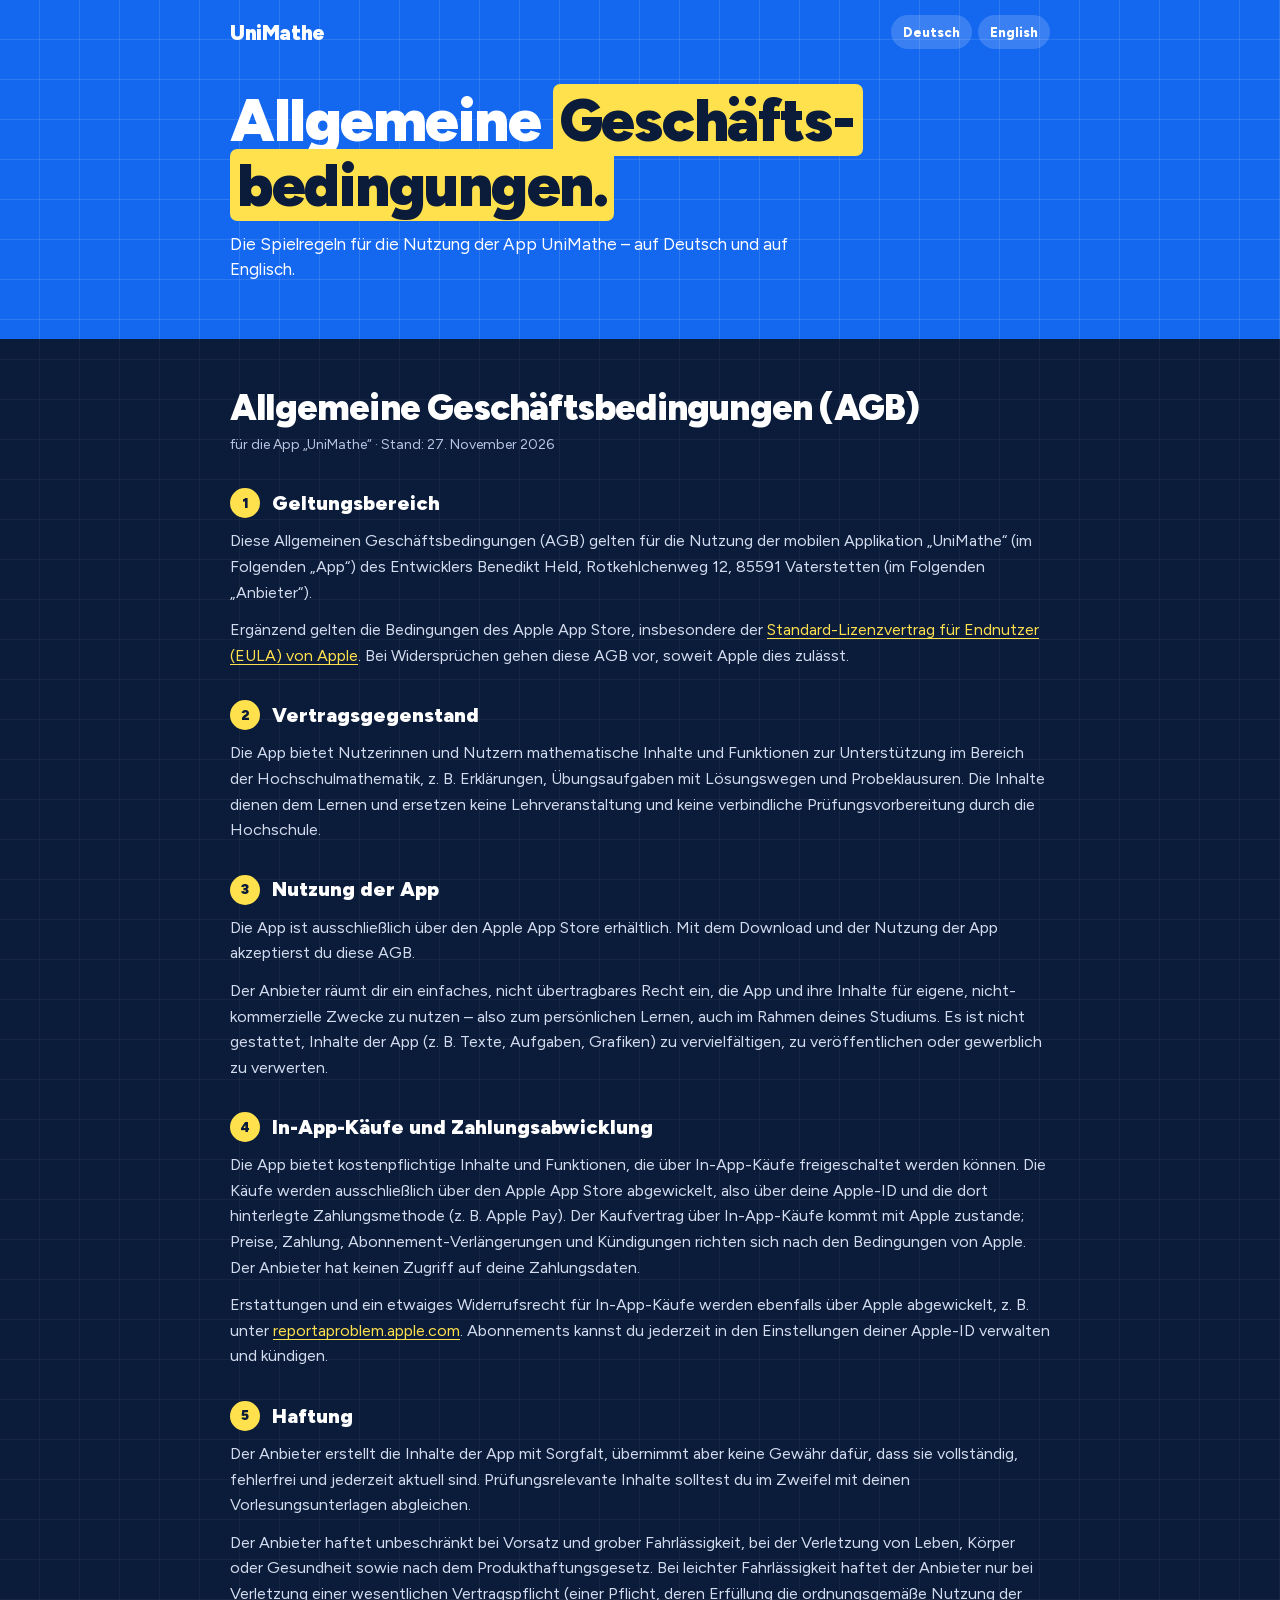
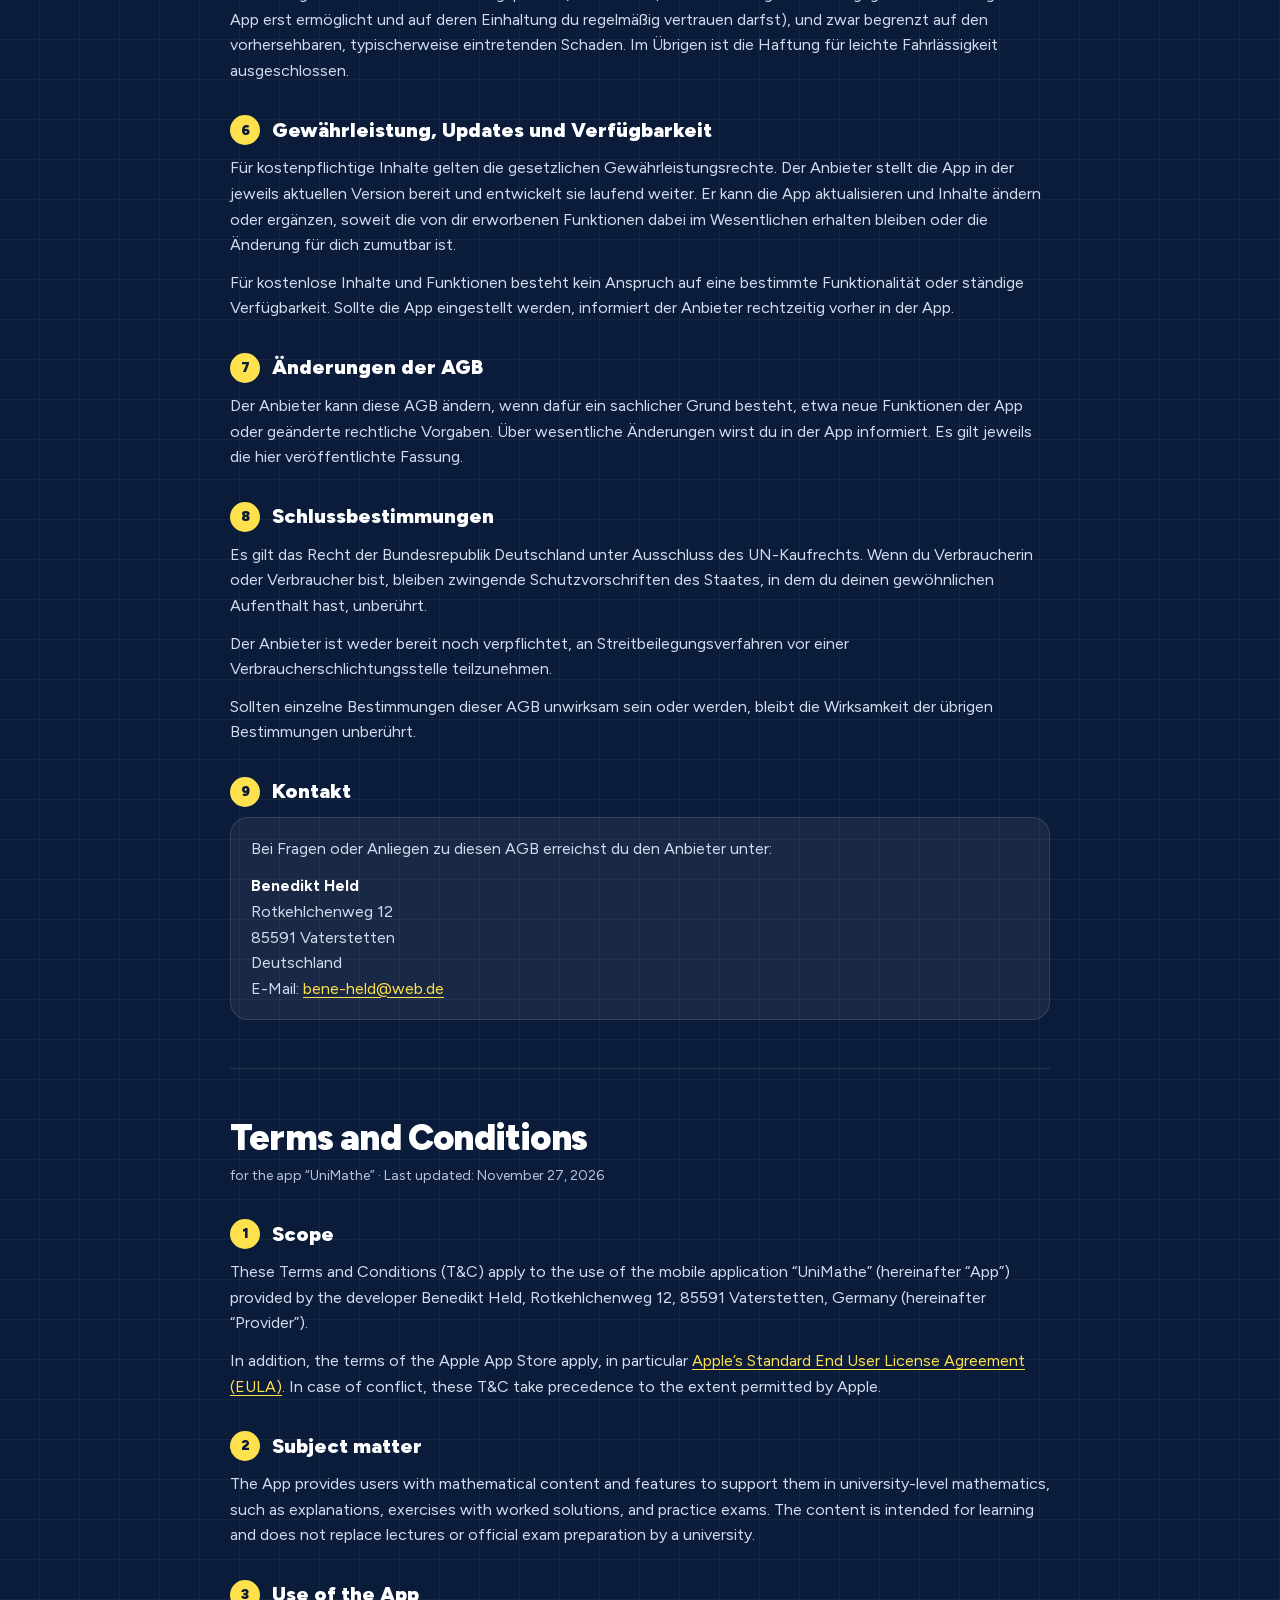
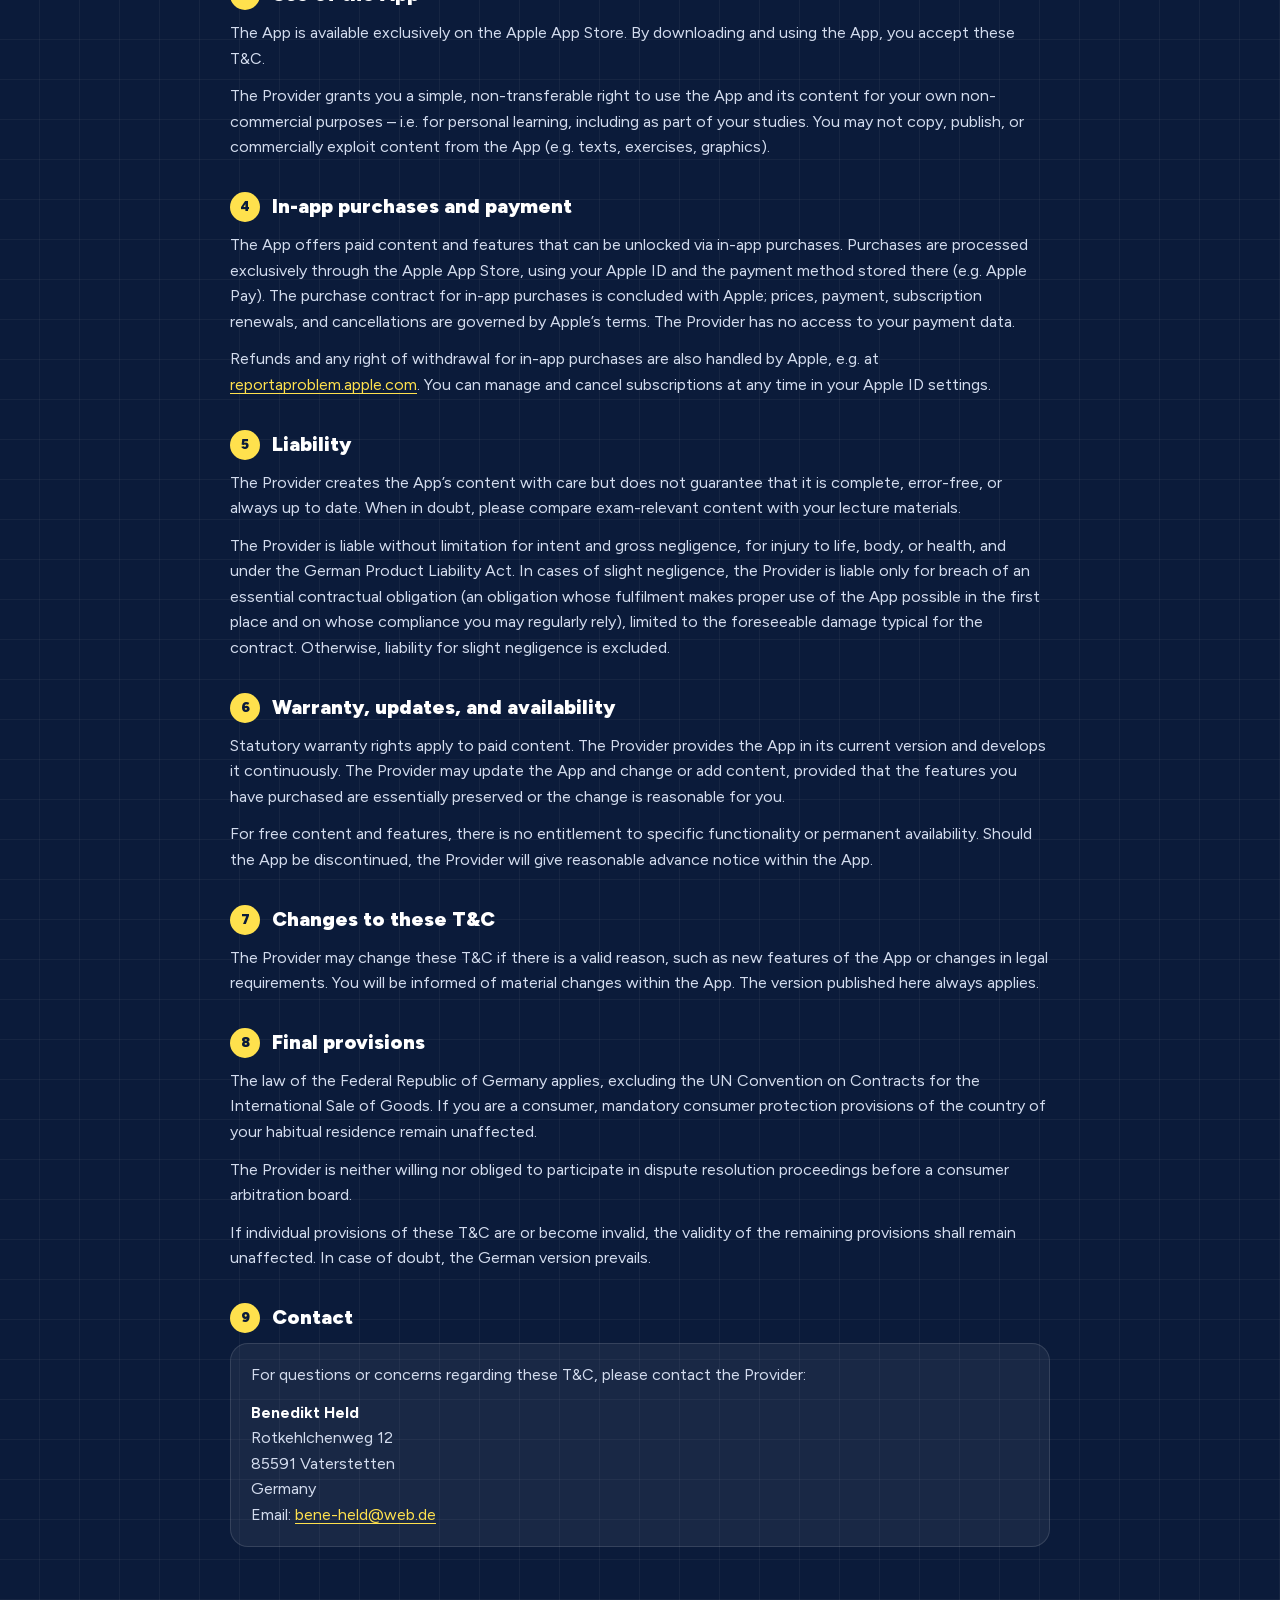
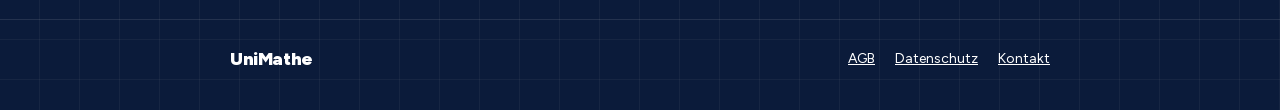
==== agb/index.html @ 9b70f310 "Datenschutzerklärung und AGB (DE/EN) - /datenschutz: Datenschutzerklärung für App und Website (Hosti" ====
<!DOCTYPE html>
<html lang="de">
<head>
<meta charset="utf-8">
<meta name="viewport" content="width=device-width, initial-scale=1, viewport-fit=cover">
<title>AGB – UniMathe</title>
<meta name="description" content="Allgemeine Geschäftsbedingungen für die App UniMathe. Terms and Conditions for the UniMathe app.">
<meta name="theme-color" content="#1468F0">
<link rel="icon" href="/assets/img/favicon.png" type="image/png">
<link rel="apple-touch-icon" href="/assets/img/apple-touch-icon.png">
<link rel="preload" href="/assets/fonts/figtree-latin.woff2" as="font" type="font/woff2" crossorigin>
<link rel="stylesheet" href="/assets/css/site.css">
<link rel="stylesheet" href="/assets/css/legal.css">
</head>
<body class="um-navy">

<section class="um-blue legal-hero">
  <header class="legal-header">
    <a href="/" class="legal-logo">UniMathe</a>
    <nav class="legal-lang" aria-label="Sprache / Language">
      <a href="#de" hreflang="de">Deutsch</a>
      <a href="#en" hreflang="en">English</a>
    </nav>
  </header>
  <div class="legal-intro">
    <h1>Allgemeine <span class="legal-mark">Geschäfts&shy;bedingungen.</span></h1>
    <p>Die Spielregeln für die Nutzung der App UniMathe – auf Deutsch und auf Englisch.</p>
  </div>
</section>

<main class="legal-main">

  <!-- ===================== DEUTSCH ===================== -->
  <article class="legal-doc" id="de" lang="de">
    <h2>Allgemeine Geschäftsbedingungen (AGB)</h2>
    <p class="legal-date">für die App „UniMathe“ · Stand: 27. November 2026</p>

    <h3><span class="legal-num">1</span>Geltungsbereich</h3>
    <p>Diese Allgemeinen Geschäftsbedingungen (AGB) gelten für die Nutzung der mobilen Applikation „UniMathe“ (im Folgenden „App“) des Entwicklers Benedikt Held, Rotkehlchenweg 12, 85591 Vaterstetten (im Folgenden „Anbieter“).</p>
    <p>Ergänzend gelten die Bedingungen des Apple App Store, insbesondere der <a href="https://www.apple.com/legal/internet-services/itunes/dev/stdeula/" rel="noopener">Standard-Lizenzvertrag für Endnutzer (EULA) von Apple</a>. Bei Widersprüchen gehen diese AGB vor, soweit Apple dies zulässt.</p>

    <h3><span class="legal-num">2</span>Vertragsgegenstand</h3>
    <p>Die App bietet Nutzerinnen und Nutzern mathematische Inhalte und Funktionen zur Unterstützung im Bereich der Hochschulmathematik, z. B. Erklärungen, Übungsaufgaben mit Lösungswegen und Probeklausuren. Die Inhalte dienen dem Lernen und ersetzen keine Lehrveranstaltung und keine verbindliche Prüfungsvorbereitung durch die Hochschule.</p>

    <h3><span class="legal-num">3</span>Nutzung der App</h3>
    <p>Die App ist ausschließlich über den Apple App Store erhältlich. Mit dem Download und der Nutzung der App akzeptierst du diese AGB.</p>
    <p>Der Anbieter räumt dir ein einfaches, nicht übertragbares Recht ein, die App und ihre Inhalte für eigene, nicht-kommerzielle Zwecke zu nutzen – also zum persönlichen Lernen, auch im Rahmen deines Studiums. Es ist nicht gestattet, Inhalte der App (z. B. Texte, Aufgaben, Grafiken) zu vervielfältigen, zu veröffentlichen oder gewerblich zu verwerten.</p>

    <h3><span class="legal-num">4</span>In-App-Käufe und Zahlungsabwicklung</h3>
    <p>Die App bietet kostenpflichtige Inhalte und Funktionen, die über In-App-Käufe freigeschaltet werden können. Die Käufe werden ausschließlich über den Apple App Store abgewickelt, also über deine Apple-ID und die dort hinterlegte Zahlungsmethode (z. B. Apple Pay). Der Kaufvertrag über In-App-Käufe kommt mit Apple zustande; Preise, Zahlung, Abonnement-Verlängerungen und Kündigungen richten sich nach den Bedingungen von Apple. Der Anbieter hat keinen Zugriff auf deine Zahlungsdaten.</p>
    <p>Erstattungen und ein etwaiges Widerrufsrecht für In-App-Käufe werden ebenfalls über Apple abgewickelt, z. B. unter <a href="https://reportaproblem.apple.com" rel="noopener">reportaproblem.apple.com</a>. Abonnements kannst du jederzeit in den Einstellungen deiner Apple-ID verwalten und kündigen.</p>

    <h3><span class="legal-num">5</span>Haftung</h3>
    <p>Der Anbieter erstellt die Inhalte der App mit Sorgfalt, übernimmt aber keine Gewähr dafür, dass sie vollständig, fehlerfrei und jederzeit aktuell sind. Prüfungsrelevante Inhalte solltest du im Zweifel mit deinen Vorlesungsunterlagen abgleichen.</p>
    <p>Der Anbieter haftet unbeschränkt bei Vorsatz und grober Fahrlässigkeit, bei der Verletzung von Leben, Körper oder Gesundheit sowie nach dem Produkthaftungsgesetz. Bei leichter Fahrlässigkeit haftet der Anbieter nur bei Verletzung einer wesentlichen Vertragspflicht (einer Pflicht, deren Erfüllung die ordnungsgemäße Nutzung der App erst ermöglicht und auf deren Einhaltung du regelmäßig vertrauen darfst), und zwar begrenzt auf den vorhersehbaren, typischerweise eintretenden Schaden. Im Übrigen ist die Haftung für leichte Fahrlässigkeit ausgeschlossen.</p>

    <h3><span class="legal-num">6</span>Gewährleistung, Updates und Verfügbarkeit</h3>
    <p>Für kostenpflichtige Inhalte gelten die gesetzlichen Gewährleistungsrechte. Der Anbieter stellt die App in der jeweils aktuellen Version bereit und entwickelt sie laufend weiter. Er kann die App aktualisieren und Inhalte ändern oder ergänzen, soweit die von dir erworbenen Funktionen dabei im Wesentlichen erhalten bleiben oder die Änderung für dich zumutbar ist.</p>
    <p>Für kostenlose Inhalte und Funktionen besteht kein Anspruch auf eine bestimmte Funktionalität oder ständige Verfügbarkeit. Sollte die App eingestellt werden, informiert der Anbieter rechtzeitig vorher in der App.</p>

    <h3><span class="legal-num">7</span>Änderungen der AGB</h3>
    <p>Der Anbieter kann diese AGB ändern, wenn dafür ein sachlicher Grund besteht, etwa neue Funktionen der App oder geänderte rechtliche Vorgaben. Über wesentliche Änderungen wirst du in der App informiert. Es gilt jeweils die hier veröffentlichte Fassung.</p>

    <h3><span class="legal-num">8</span>Schlussbestimmungen</h3>
    <p>Es gilt das Recht der Bundesrepublik Deutschland unter Ausschluss des UN-Kaufrechts. Wenn du Verbraucherin oder Verbraucher bist, bleiben zwingende Schutzvorschriften des Staates, in dem du deinen gewöhnlichen Aufenthalt hast, unberührt.</p>
    <p>Der Anbieter ist weder bereit noch verpflichtet, an Streitbeilegungsverfahren vor einer Verbraucherschlichtungsstelle teilzunehmen.</p>
    <p>Sollten einzelne Bestimmungen dieser AGB unwirksam sein oder werden, bleibt die Wirksamkeit der übrigen Bestimmungen unberührt.</p>

    <h3><span class="legal-num">9</span>Kontakt</h3>
    <div class="legal-card">
      <p>Bei Fragen oder Anliegen zu diesen AGB erreichst du den Anbieter unter:</p>
      <p><strong>Benedikt Held</strong><br>Rotkehlchenweg 12<br>85591 Vaterstetten<br>Deutschland<br>E-Mail: <a href="mailto:bene-held@web.de">bene-held@web.de</a></p>
    </div>
  </article>

  <hr class="legal-sep">

  <!-- ===================== ENGLISH ===================== -->
  <article class="legal-doc" id="en" lang="en">
    <h2>Terms and Conditions</h2>
    <p class="legal-date">for the app “UniMathe” · Last updated: November 27, 2026</p>

    <h3><span class="legal-num">1</span>Scope</h3>
    <p>These Terms and Conditions (T&amp;C) apply to the use of the mobile application “UniMathe” (hereinafter “App”) provided by the developer Benedikt Held, Rotkehlchenweg 12, 85591 Vaterstetten, Germany (hereinafter “Provider”).</p>
    <p>In addition, the terms of the Apple App Store apply, in particular <a href="https://www.apple.com/legal/internet-services/itunes/dev/stdeula/" rel="noopener">Apple’s Standard End User License Agreement (EULA)</a>. In case of conflict, these T&amp;C take precedence to the extent permitted by Apple.</p>

    <h3><span class="legal-num">2</span>Subject matter</h3>
    <p>The App provides users with mathematical content and features to support them in university-level mathematics, such as explanations, exercises with worked solutions, and practice exams. The content is intended for learning and does not replace lectures or official exam preparation by a university.</p>

    <h3><span class="legal-num">3</span>Use of the App</h3>
    <p>The App is available exclusively on the Apple App Store. By downloading and using the App, you accept these T&amp;C.</p>
    <p>The Provider grants you a simple, non-transferable right to use the App and its content for your own non-commercial purposes – i.e. for personal learning, including as part of your studies. You may not copy, publish, or commercially exploit content from the App (e.g. texts, exercises, graphics).</p>

    <h3><span class="legal-num">4</span>In-app purchases and payment</h3>
    <p>The App offers paid content and features that can be unlocked via in-app purchases. Purchases are processed exclusively through the Apple App Store, using your Apple ID and the payment method stored there (e.g. Apple Pay). The purchase contract for in-app purchases is concluded with Apple; prices, payment, subscription renewals, and cancellations are governed by Apple’s terms. The Provider has no access to your payment data.</p>
    <p>Refunds and any right of withdrawal for in-app purchases are also handled by Apple, e.g. at <a href="https://reportaproblem.apple.com" rel="noopener">reportaproblem.apple.com</a>. You can manage and cancel subscriptions at any time in your Apple ID settings.</p>

    <h3><span class="legal-num">5</span>Liability</h3>
    <p>The Provider creates the App’s content with care but does not guarantee that it is complete, error-free, or always up to date. When in doubt, please compare exam-relevant content with your lecture materials.</p>
    <p>The Provider is liable without limitation for intent and gross negligence, for injury to life, body, or health, and under the German Product Liability Act. In cases of slight negligence, the Provider is liable only for breach of an essential contractual obligation (an obligation whose fulfilment makes proper use of the App possible in the first place and on whose compliance you may regularly rely), limited to the foreseeable damage typical for the contract. Otherwise, liability for slight negligence is excluded.</p>

    <h3><span class="legal-num">6</span>Warranty, updates, and availability</h3>
    <p>Statutory warranty rights apply to paid content. The Provider provides the App in its current version and develops it continuously. The Provider may update the App and change or add content, provided that the features you have purchased are essentially preserved or the change is reasonable for you.</p>
    <p>For free content and features, there is no entitlement to specific functionality or permanent availability. Should the App be discontinued, the Provider will give reasonable advance notice within the App.</p>

    <h3><span class="legal-num">7</span>Changes to these T&amp;C</h3>
    <p>The Provider may change these T&amp;C if there is a valid reason, such as new features of the App or changes in legal requirements. You will be informed of material changes within the App. The version published here always applies.</p>

    <h3><span class="legal-num">8</span>Final provisions</h3>
    <p>The law of the Federal Republic of Germany applies, excluding the UN Convention on Contracts for the International Sale of Goods. If you are a consumer, mandatory consumer protection provisions of the country of your habitual residence remain unaffected.</p>
    <p>The Provider is neither willing nor obliged to participate in dispute resolution proceedings before a consumer arbitration board.</p>
    <p>If individual provisions of these T&amp;C are or become invalid, the validity of the remaining provisions shall remain unaffected. In case of doubt, the German version prevails.</p>

    <h3><span class="legal-num">9</span>Contact</h3>
    <div class="legal-card">
      <p>For questions or concerns regarding these T&amp;C, please contact the Provider:</p>
      <p><strong>Benedikt Held</strong><br>Rotkehlchenweg 12<br>85591 Vaterstetten<br>Germany<br>Email: <a href="mailto:bene-held@web.de">bene-held@web.de</a></p>
    </div>
  </article>

</main>

<footer class="legal-footer">
  <div>
    <a href="/" class="legal-logo" style="font-size: 18px">UniMathe</a>
    <nav aria-label="Rechtliches">
      <a href="/agb">AGB</a>
      <a href="/datenschutz">Datenschutz</a>
      <a href="mailto:bene-held@web.de">Kontakt</a>
    </nav>
  </div>
</footer>

</body>
</html>
---- assets/css/site.css ----
/* UniMathe – gemeinsame Styles für / und /go */

@font-face {
  font-family: 'Figtree';
  font-style: normal;
  font-weight: 400 900;
  font-display: swap;
  src: url("/assets/fonts/figtree-latin.woff2") format('woff2');
  unicode-range: U+0000-00FF, U+0131, U+0152-0153, U+02BB-02BC, U+02C6, U+02DA, U+02DC, U+0304, U+0308, U+0329, U+2000-206F, U+20AC, U+2122, U+2191, U+2193, U+2212, U+2215, U+FEFF, U+FFFD;
}
@font-face {
  font-family: 'Noto Serif';
  font-style: italic;
  font-weight: 500;
  font-display: swap;
  src: url("/assets/fonts/noto-serif-italic-latin.woff2") format('woff2');
  unicode-range: U+0000-00FF, U+0131, U+0152-0153, U+02BB-02BC, U+02C6, U+02DA, U+02DC, U+0304, U+0308, U+0329, U+2000-206F, U+20AC, U+2122, U+2191, U+2193, U+2212, U+2215, U+FEFF, U+FFFD;
}

*, *::before, *::after { box-sizing: border-box; }
html { -webkit-text-size-adjust: 100%; text-size-adjust: 100%; scroll-behavior: smooth; }
html, body { overflow-x: hidden; overflow-x: clip; }
body { margin: 0; background: #0B1B3A; color: #FFFFFF; font-family: Figtree, system-ui, -apple-system, sans-serif; -webkit-font-smoothing: antialiased; }
img, svg { max-width: none; }
a { color: #FFFFFF; }
a:hover { color: #FFE14D; }
a:focus-visible { outline: 3px solid #FFE14D; outline-offset: 3px; border-radius: 6px; }

/* Raster-Hintergründe aus dem Entwurf */
.um-blue {
  background-color: #1468F0;
  background-image: linear-gradient(rgba(255,255,255,.11) 1px, transparent 1px), linear-gradient(90deg, rgba(255,255,255,.11) 1px, transparent 1px);
  background-size: 40px 40px;
  background-position: -1px -1px;
}
.um-navy {
  background-color: #0B1B3A;
  background-image: linear-gradient(rgba(255,255,255,.045) 1px, transparent 1px), linear-gradient(90deg, rgba(255,255,255,.045) 1px, transparent 1px);
  background-size: 40px 40px;
  background-position: -1px -1px;
}

/* Gelbe Buttons: Hover/Active wie ein echter Knopf */
a[href^="/go"][style*="#FFE14D"] { transition: transform .12s ease, box-shadow .12s ease; }
a[href^="/go"][style*="#FFE14D"]:hover { color: #0B1B3A; transform: translateY(-1px); }
a[href^="/go"][style*="#FFE14D"]:active { transform: translateY(4px); box-shadow: 0 1px 0 #0B1B3A !important; }

.help-link {
  display: inline-block;
  font-size: 13px;
  font-weight: 600;
  color: #FFFFFF;
  opacity: .85;
  text-decoration: underline;
  text-underline-offset: 3px;
}
.help-link:hover { opacity: 1; }

/* Layout-Umschaltung: Mobile-Entwurf bis 759px, Desktop-Entwurf ab 760px */
.layout-mobile { display: none !important; }
@media (max-width: 759px) {
  .layout-desktop { display: none !important; }
  .layout-mobile { display: flex !important; }
}

/* Skalierbare Illustrationen (Mobile): feste Entwurfsgröße, per JS auf die verfügbare Breite skaliert */
.scene { --s: 1; }
.scene-inner {
  position: absolute;
  left: 50%;
  top: 0;
  transform: translateX(-50%) scale(var(--s));
  transform-origin: top center;
}

/* Desktop: zu lange Überschriften auf mittleren Breiten abfangen */
@media (min-width: 760px) and (max-width: 1100px) {
  .layout-desktop h1 { font-size: clamp(48px, 6.4vw, 70px) !important; letter-spacing: -1.6px !important; }
  .layout-desktop h2 { font-size: clamp(40px, 5.4vw, 60px) !important; }
}
.layout h1, .layout h2, .layout h3 { overflow-wrap: break-word; hyphens: manual; }

/* Sticky-CTA (nur Mobile) */
.sticky-cta {
  position: fixed;
  left: 0; right: 0; bottom: 0;
  z-index: 50;
  padding: 12px 16px calc(18px + env(safe-area-inset-bottom, 0px));
  display: none;
  align-items: center;
  gap: 12px;
  background: rgba(11,27,58,0.96);
  border-top: 1px solid rgba(255,255,255,0.14);
  -webkit-backdrop-filter: blur(12px);
  backdrop-filter: blur(12px);
  transform: translateY(110%);
  transition: transform .25s ease;
}
.sticky-cta.is-visible { transform: translateY(0); }
@media (max-width: 759px) {
  .sticky-cta { display: flex; }
  .layout-mobile footer { padding-bottom: calc(110px + env(safe-area-inset-bottom, 0px)) !important; }
}
@media (prefers-reduced-motion: reduce) {
  html { scroll-behavior: auto; }
  .sticky-cta, a[href^="/go"] { transition: none !important; }
}
---- assets/css/legal.css ----
/* Rechtliche Seiten (Datenschutz) im UniMathe-Design */
.legal-hero { padding: 0 0 56px; }
.legal-header {
  width: 100%; max-width: 860px; margin: 0 auto;
  padding: 0 20px; min-height: 64px;
  display: flex; align-items: center; justify-content: space-between; gap: 16px;
}
.legal-logo { font-size: 21px; font-weight: 900; letter-spacing: -0.4px; color: #FFFFFF; text-decoration: none; }
.legal-lang { display: flex; gap: 6px; }
.legal-lang a {
  height: 34px; padding: 0 12px; border-radius: 999px;
  display: flex; align-items: center;
  background: rgba(255,255,255,0.16); color: #FFFFFF;
  font-size: 13px; font-weight: 800; text-decoration: none;
}
.legal-lang a:hover { background: #FFE14D; color: #0B1B3A; }
.legal-intro { width: 100%; max-width: 860px; margin: 0 auto; padding: 24px 20px 0; }
.legal-intro h1 { margin: 0 0 14px; font-size: clamp(34px, 7vw, 60px); line-height: 1.08; font-weight: 900; letter-spacing: -1.5px; }
.legal-mark {
  background: #FFE14D; color: #0B1B3A;
  padding: 0 0.12em; border-radius: 0.12em;
  -webkit-box-decoration-break: clone; box-decoration-break: clone;
}
.legal-intro p { margin: 0; font-size: 17px; line-height: 1.5; max-width: 620px; }

.legal-main { width: 100%; max-width: 860px; margin: 0 auto; padding: 48px 20px 72px; display: flex; flex-direction: column; gap: 48px; }
.legal-doc h2 { margin: 0 0 6px; font-size: clamp(26px, 4.5vw, 36px); line-height: 1.15; font-weight: 900; letter-spacing: -0.8px; }
.legal-doc .legal-date { margin: 0 0 28px; font-size: 14px; color: #B9C5DE; }
.legal-doc h3 {
  margin: 32px 0 10px;
  display: flex; align-items: center; gap: 12px;
  font-size: 20px; line-height: 1.25; font-weight: 900;
}
.legal-num {
  width: 30px; height: 30px; flex-shrink: 0;
  border-radius: 15px; background: #FFE14D; color: #0B1B3A;
  font-size: 14px; font-weight: 900;
  display: flex; align-items: center; justify-content: center;
}
.legal-doc p, .legal-doc li { font-size: 16px; line-height: 1.6; color: #D3DCEE; overflow-wrap: anywhere; }
.legal-doc p { margin: 0 0 12px; }
.legal-doc ul { margin: 0 0 12px; padding-left: 22px; }
.legal-doc strong { color: #FFFFFF; }
.legal-doc a { color: #FFE14D; text-underline-offset: 3px; }
.legal-doc a:hover { color: #FFFFFF; }
.legal-card {
  padding: 18px 20px; border-radius: 18px;
  background: rgba(255,255,255,0.06); border: 1px solid rgba(255,255,255,0.12);
}
.legal-card p:last-child { margin-bottom: 0; }
.legal-sep { height: 1px; background: rgba(255,255,255,0.12); border: 0; margin: 0; }

.legal-footer { border-top: 1px solid rgba(255,255,255,0.1); }
.legal-footer div {
  width: 100%; max-width: 860px; margin: 0 auto; padding: 28px 20px 40px;
  display: flex; flex-wrap: wrap; align-items: center; justify-content: space-between; gap: 16px;
}
.legal-footer nav { display: flex; flex-wrap: wrap; gap: 20px; font-size: 14px; }
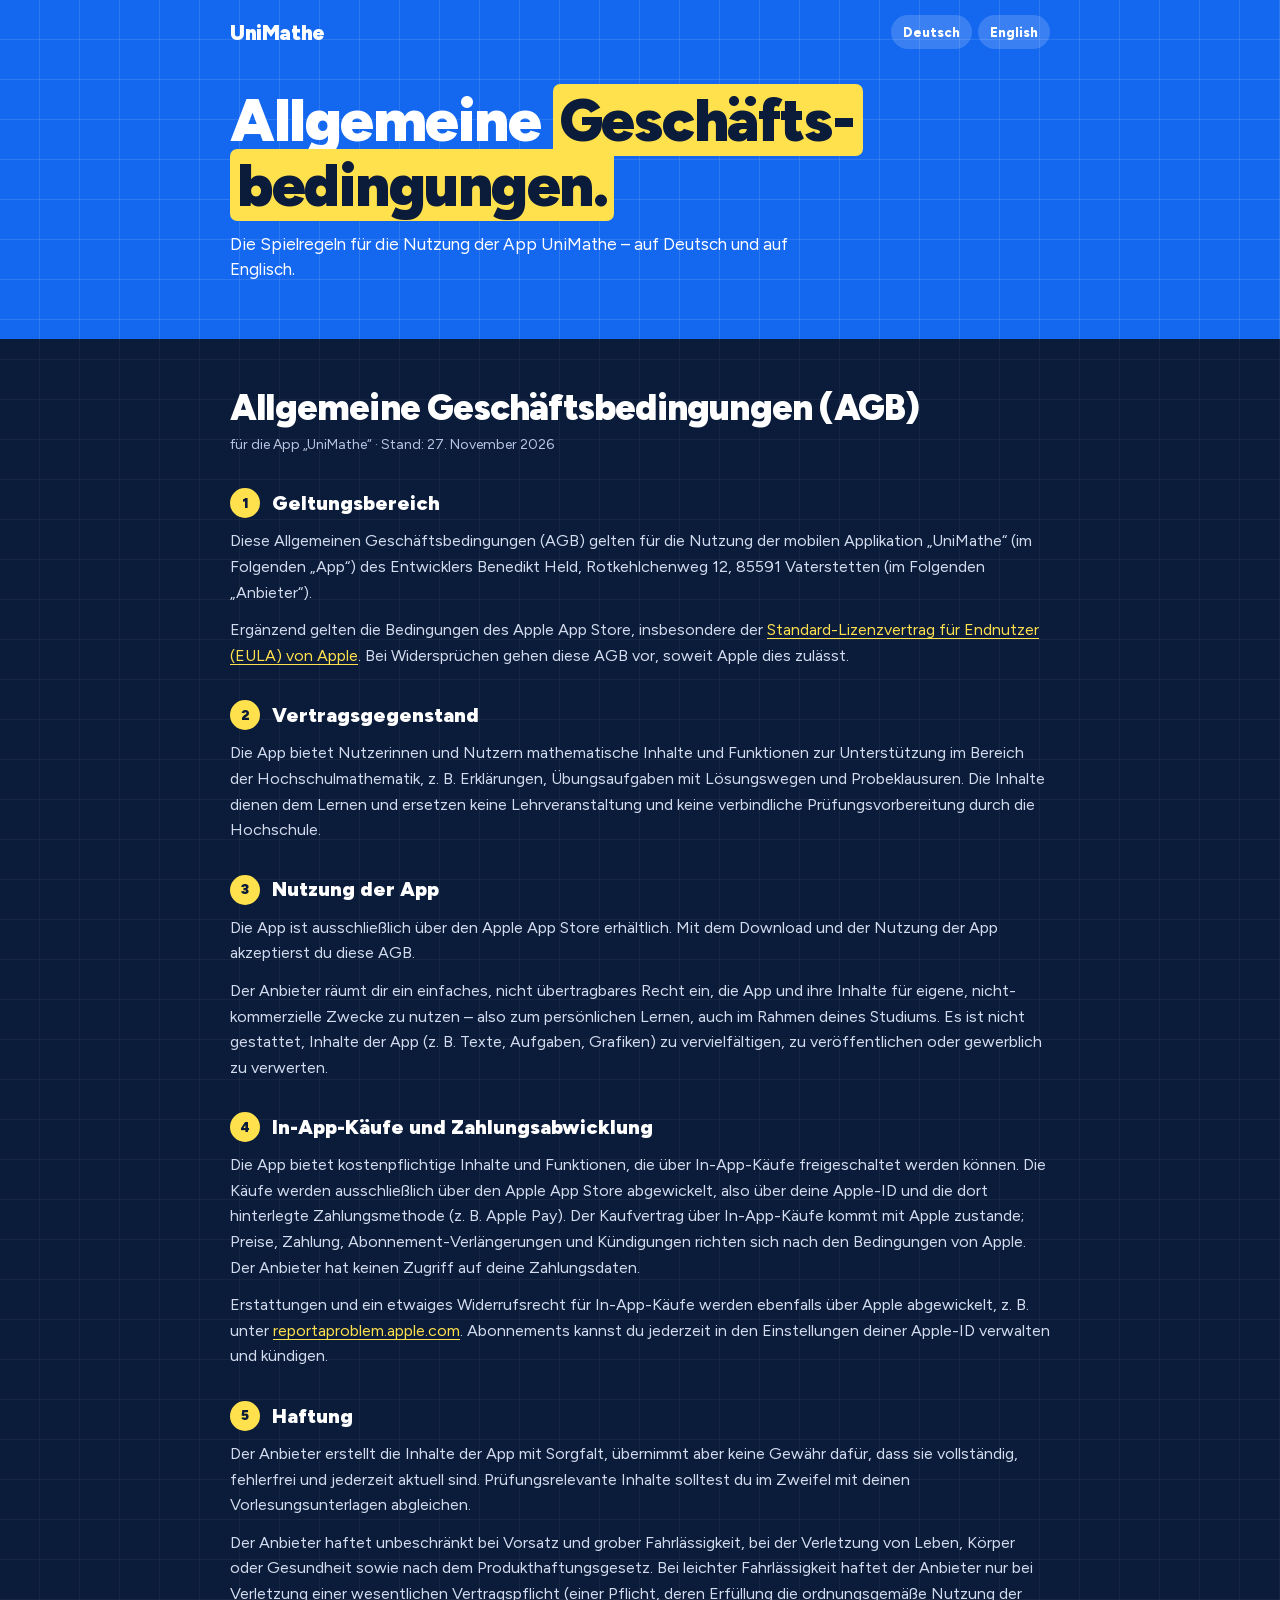
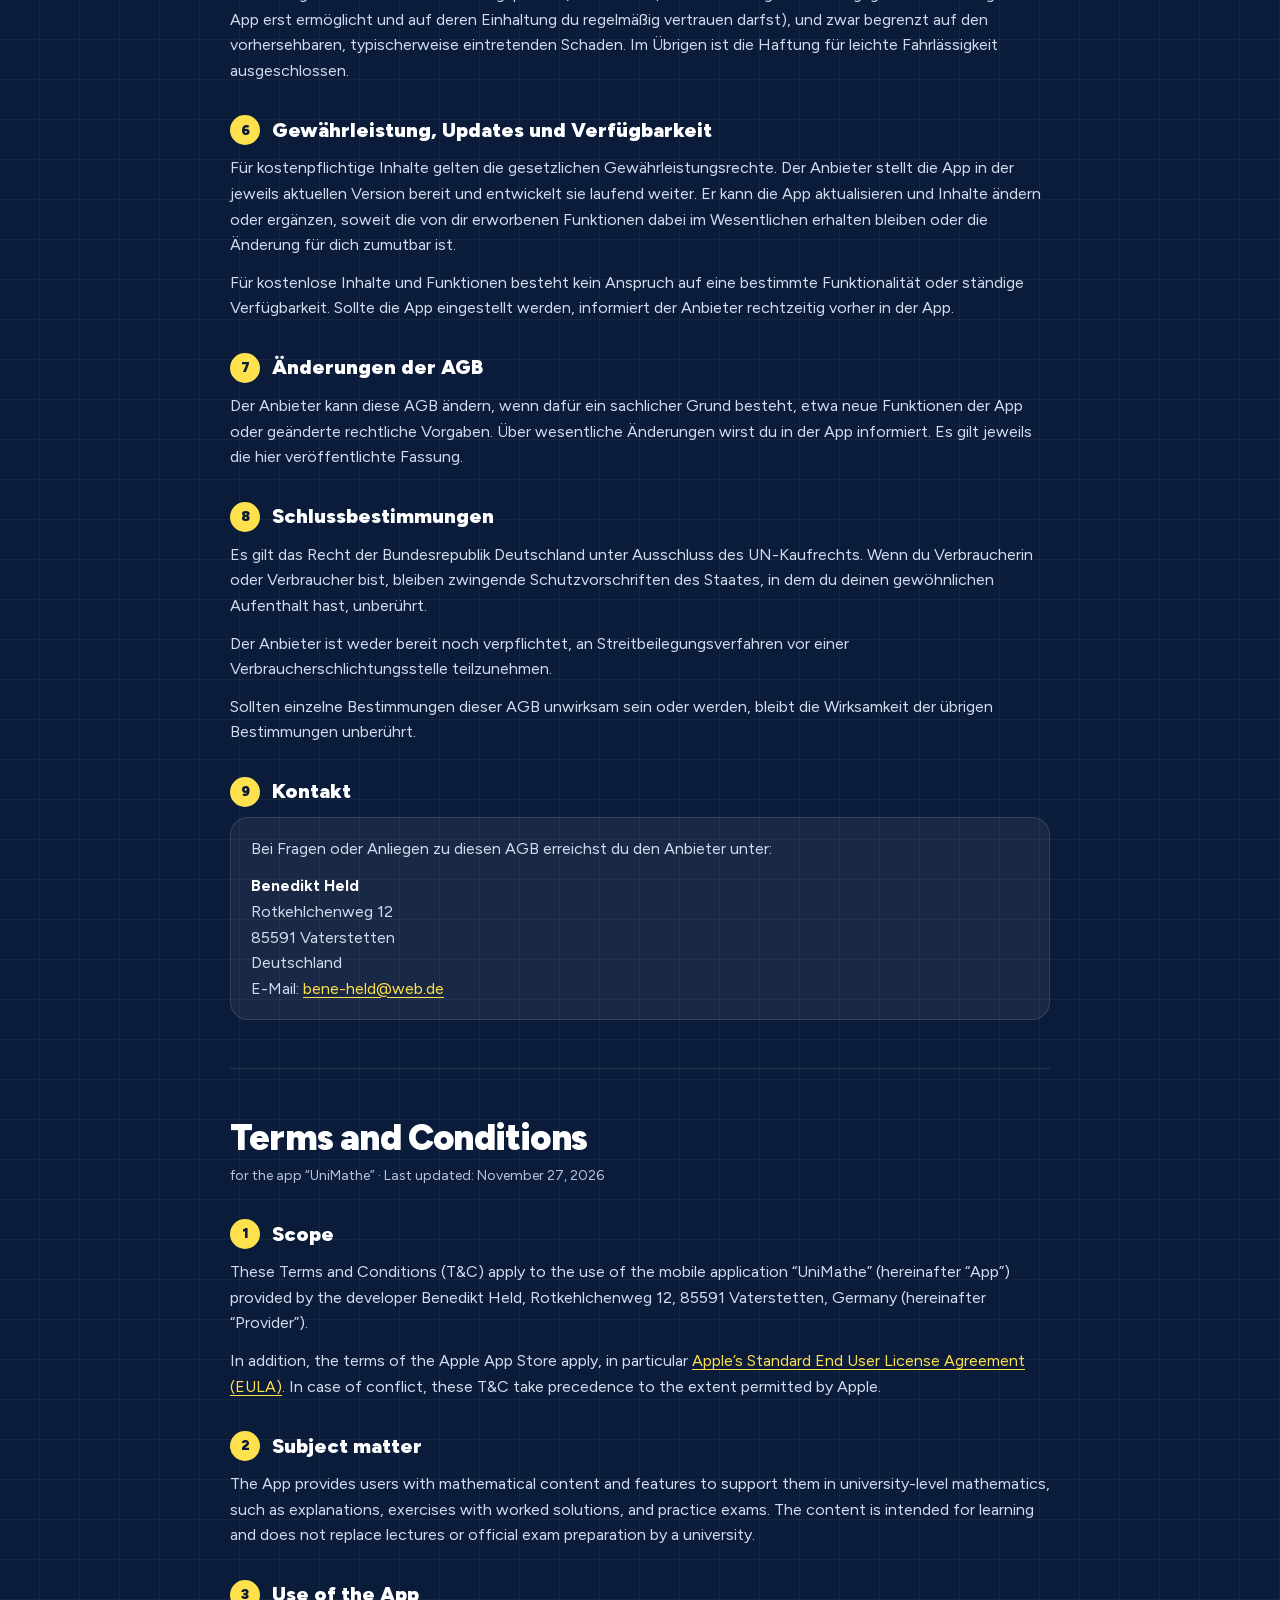
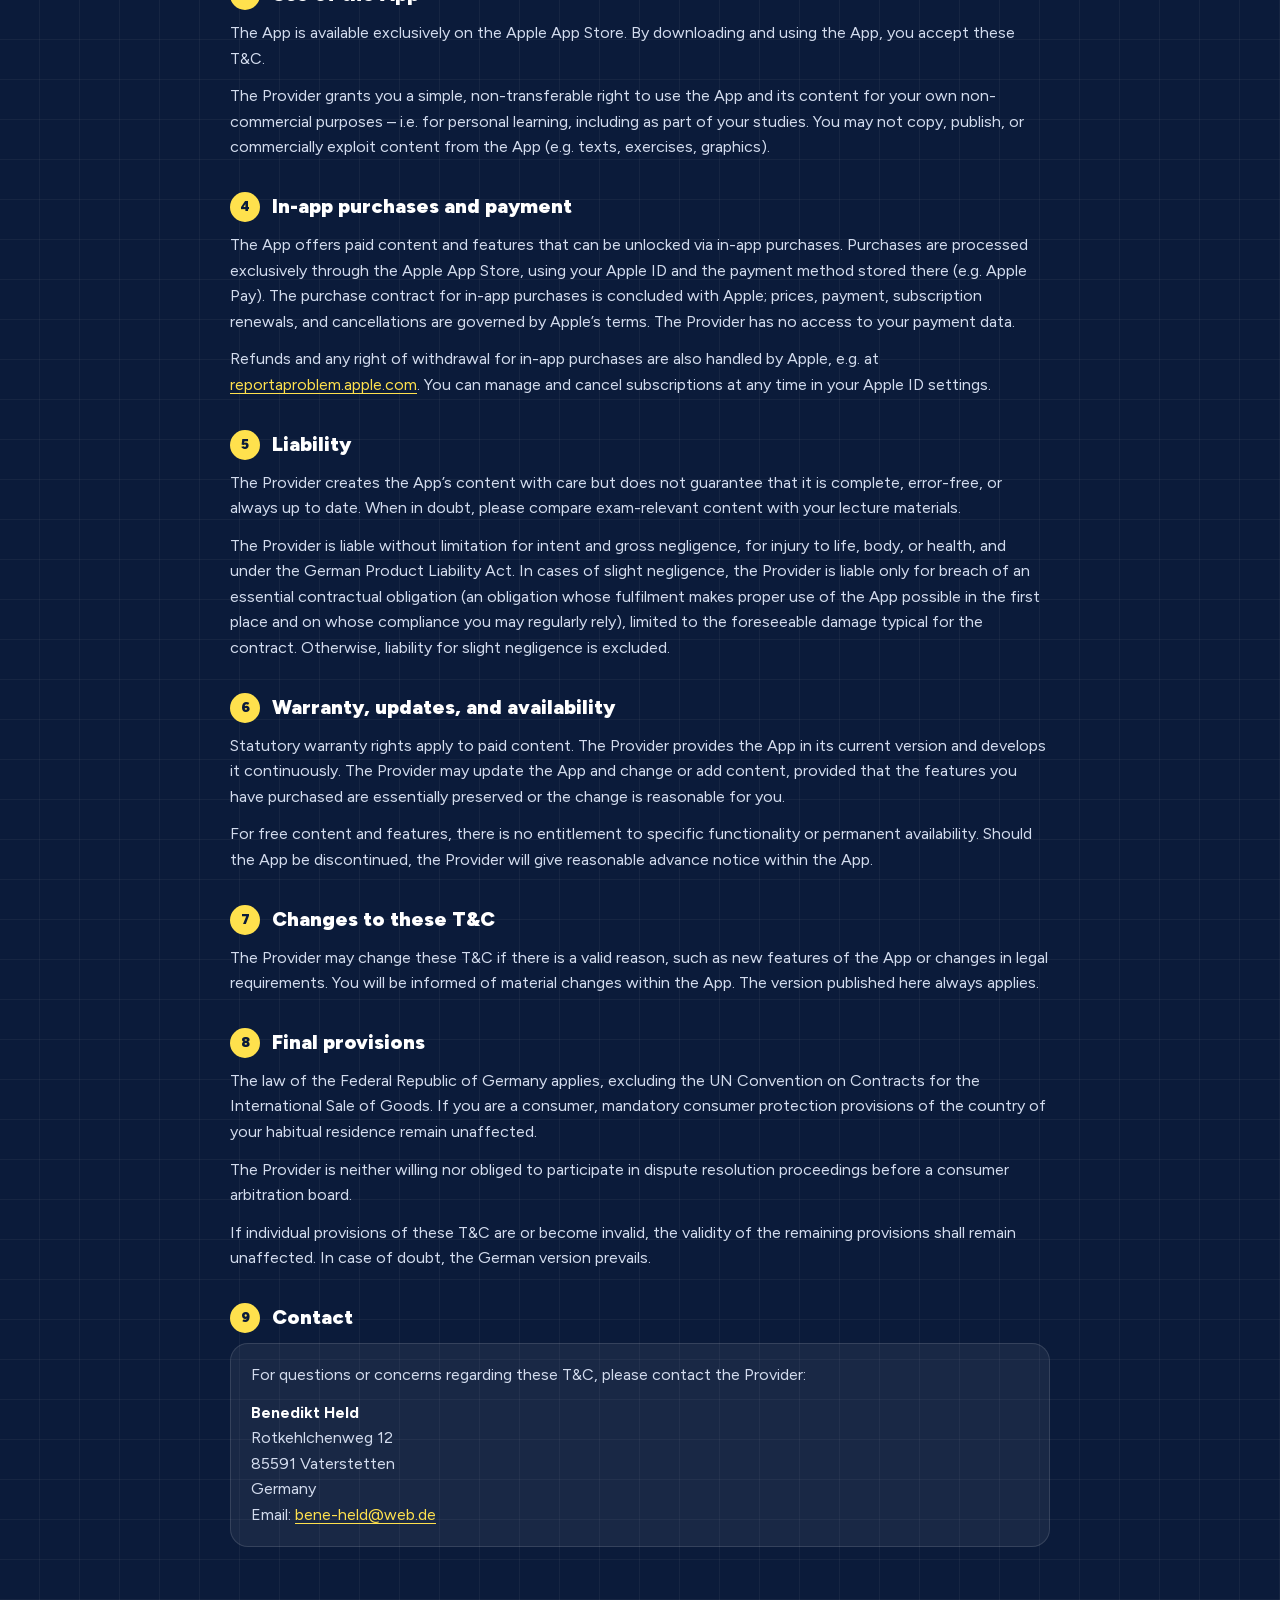
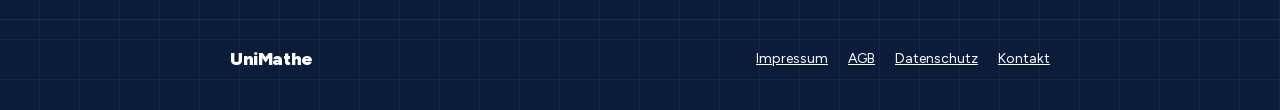
==== commit ccc13605: "Impressum (DE/EN) - /impressum mit Angaben nach § 5 DDG, Kurzadresse /imprint - Impressum in allen F" ====
--- a/agb/index.html
+++ b/agb/index.html
@@ -124,6 +124,7 @@
   <div>
     <a href="/" class="legal-logo" style="font-size: 18px">UniMathe</a>
     <nav aria-label="Rechtliches">
+      <a href="/impressum">Impressum</a>
       <a href="/agb">AGB</a>
       <a href="/datenschutz">Datenschutz</a>
       <a href="mailto:bene-held@web.de">Kontakt</a>
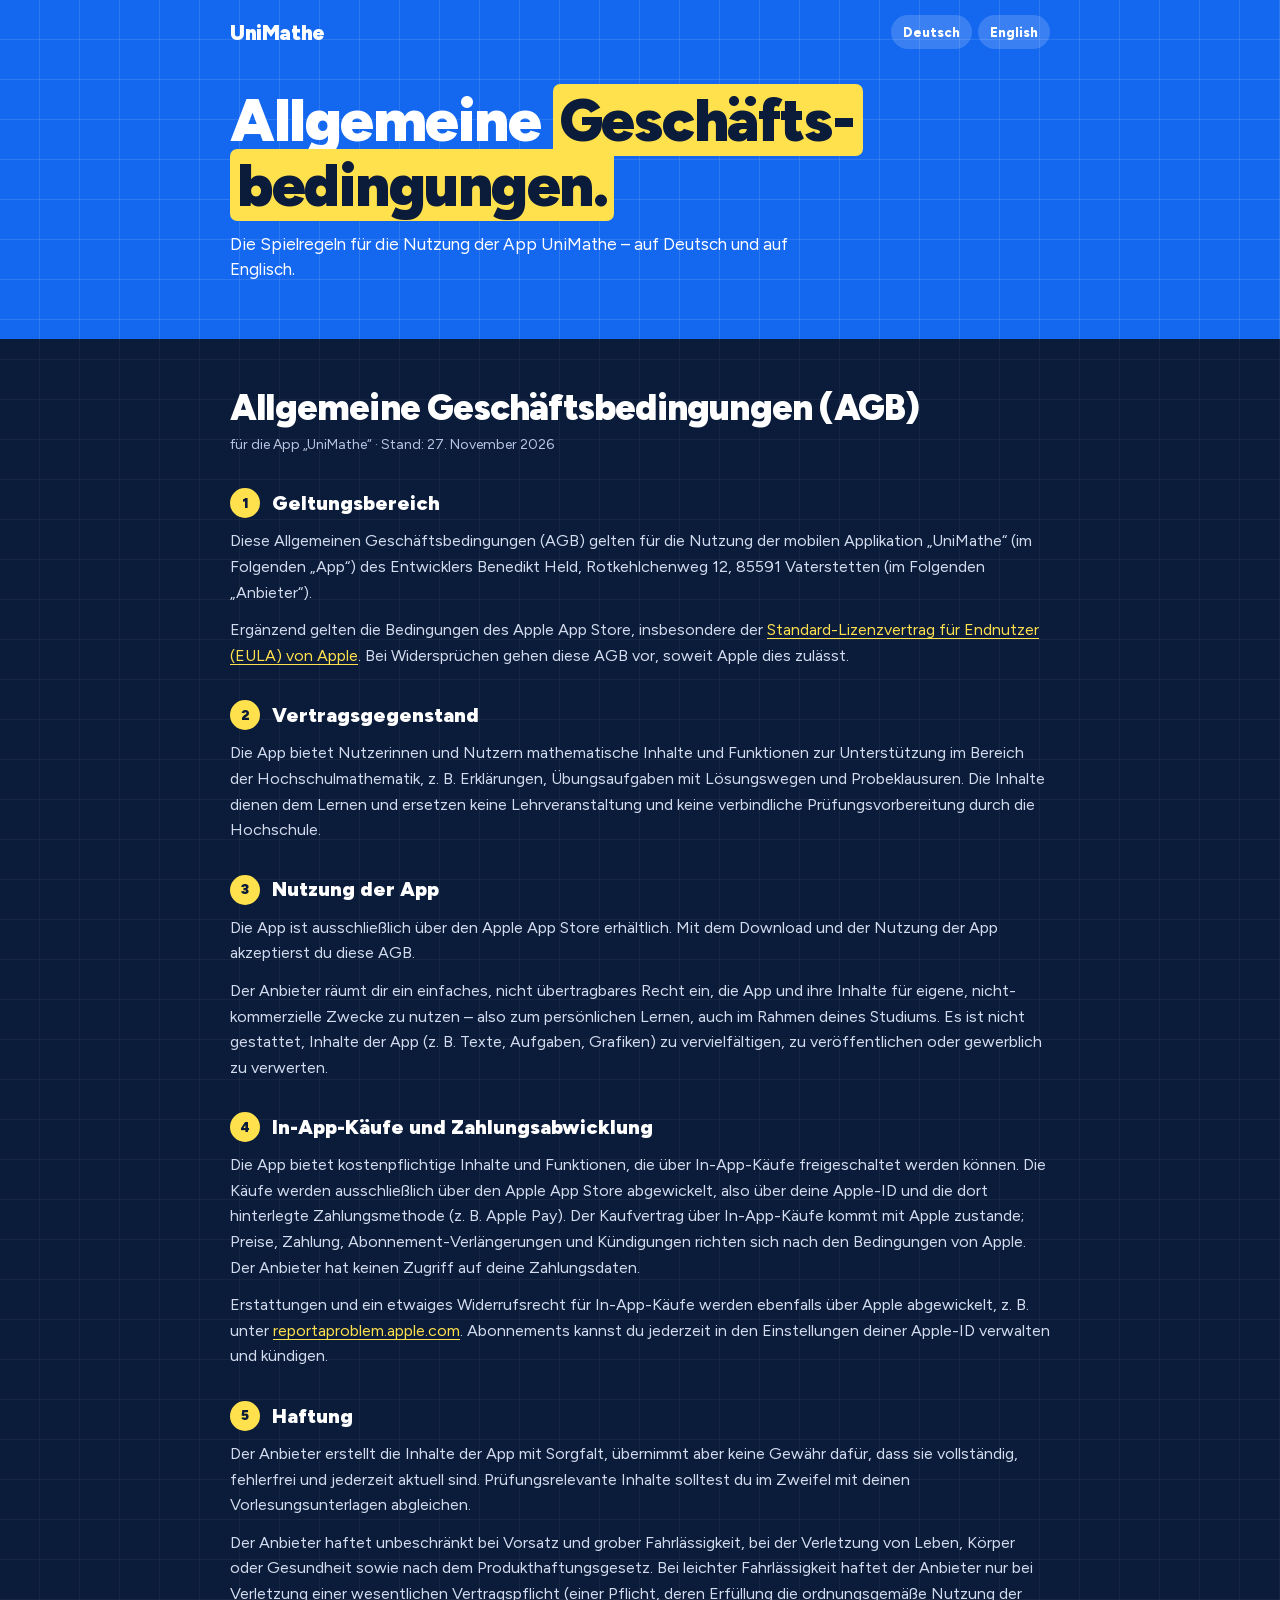
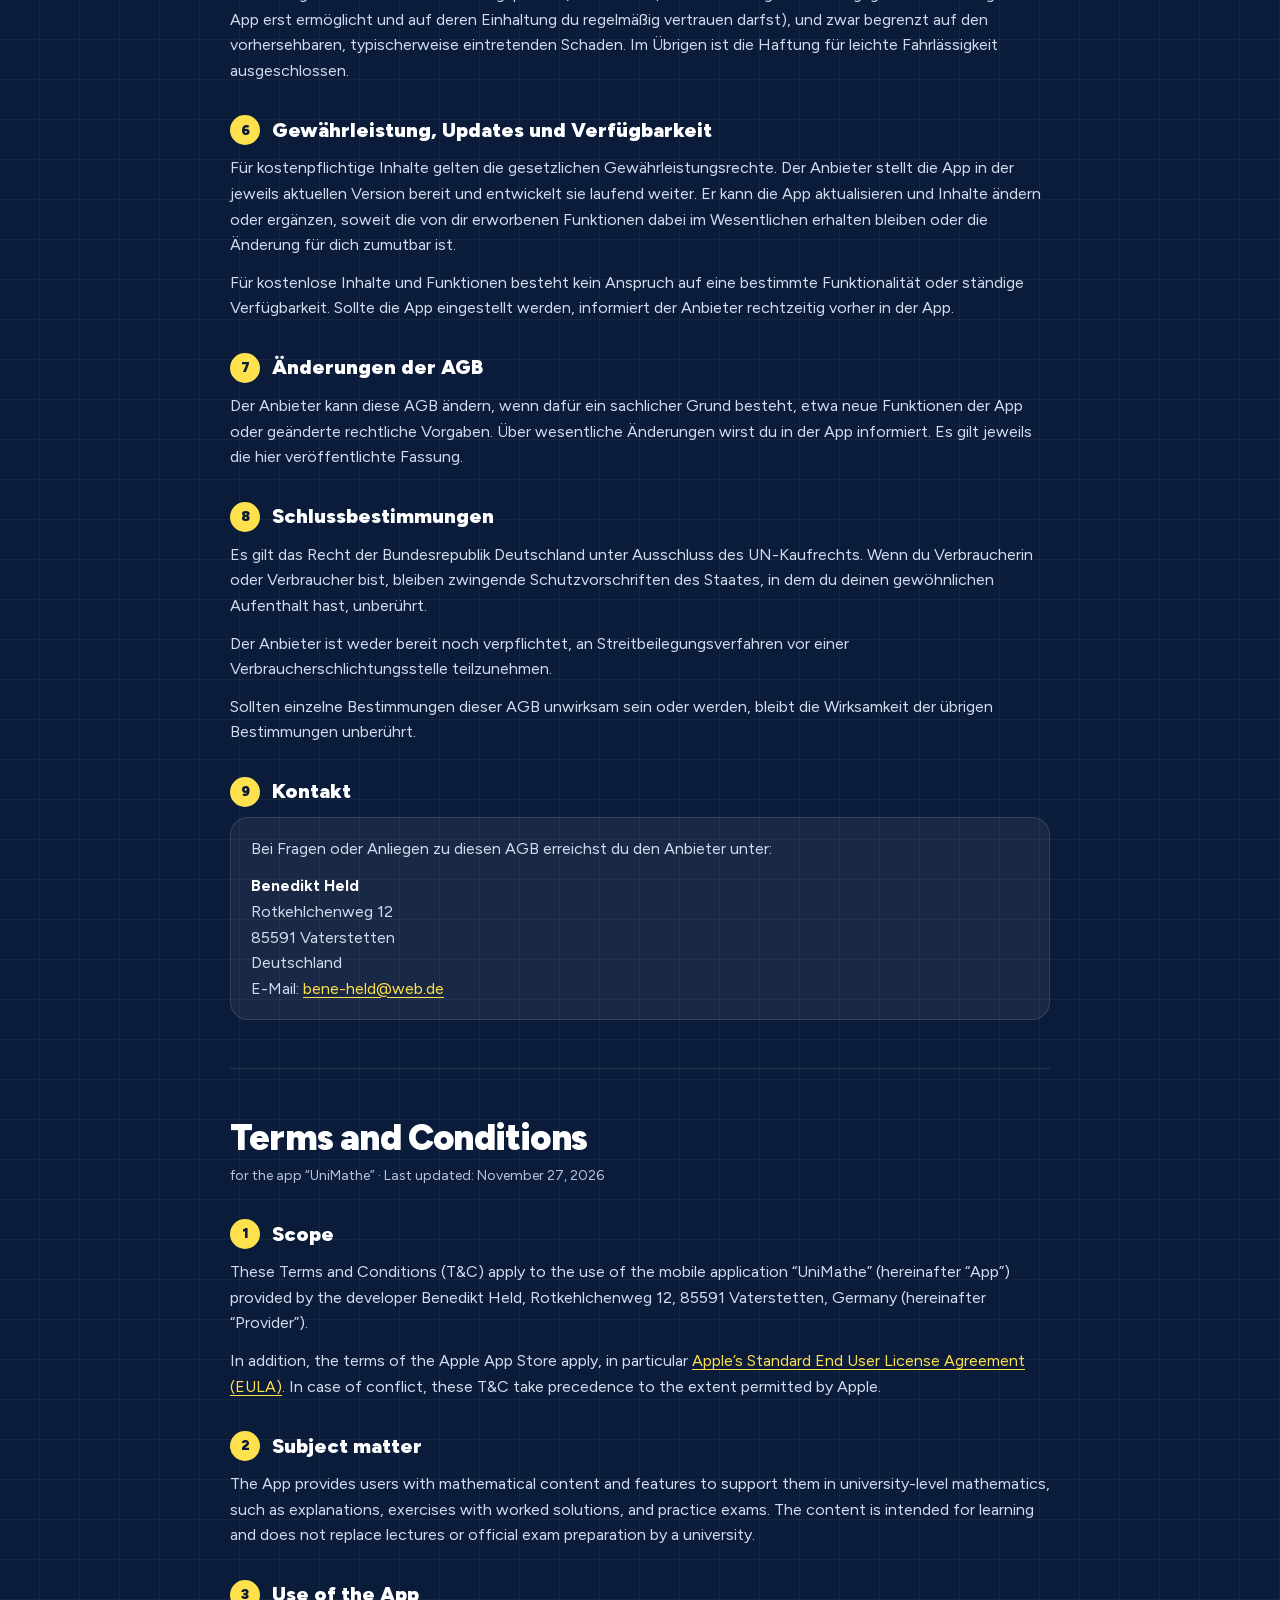
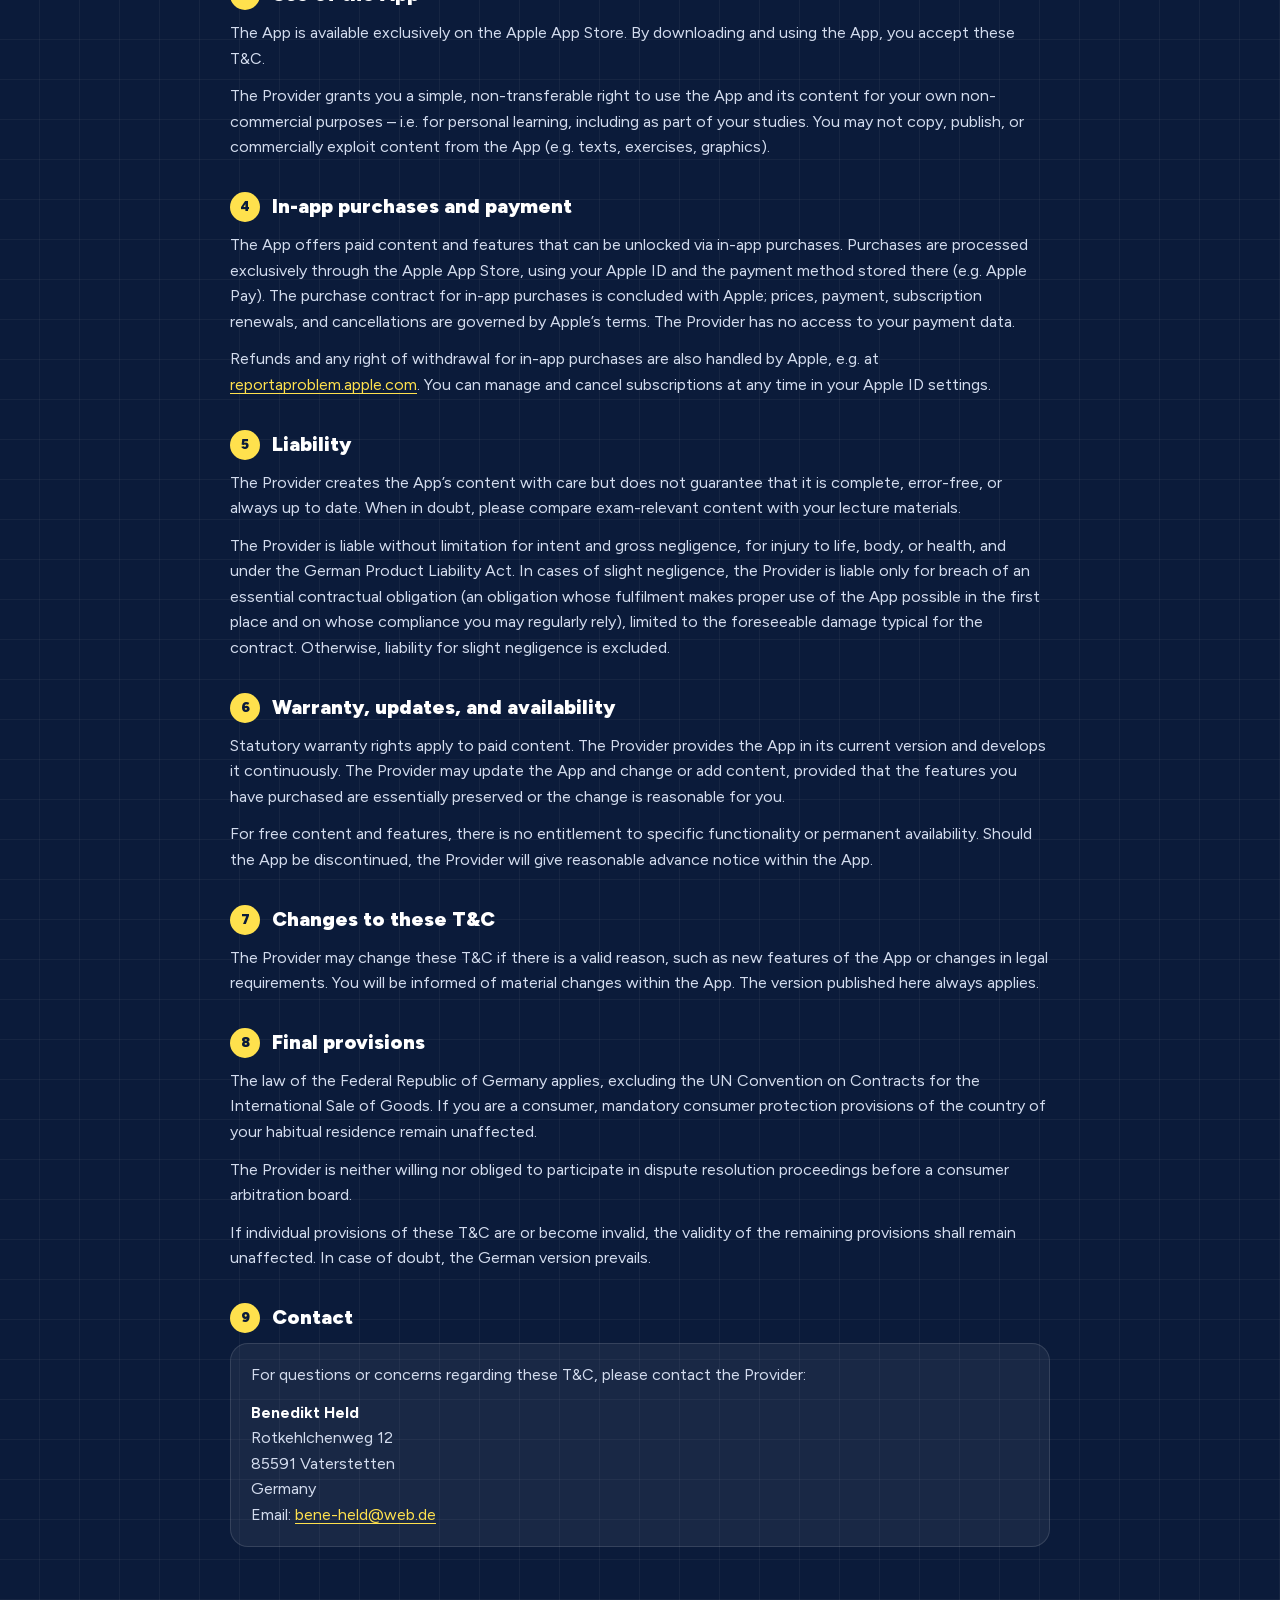
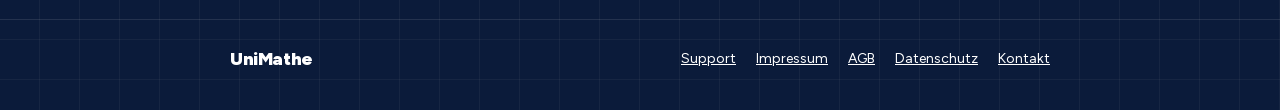
==== commit 7ce433ce: "Support-Seite mit FAQ (DE/EN) unter /support Co-Authored-By: Claude Opus 5.5 <noreply@anthropic.com>" ====
--- a/agb/index.html
+++ b/agb/index.html
@@ -124,6 +124,7 @@
   <div>
     <a href="/" class="legal-logo" style="font-size: 18px">UniMathe</a>
     <nav aria-label="Rechtliches">
+      <a href="/support">Support</a>
       <a href="/impressum">Impressum</a>
       <a href="/agb">AGB</a>
       <a href="/datenschutz">Datenschutz</a>
--- a/assets/css/legal.css
+++ b/assets/css/legal.css
@@ -56,3 +56,37 @@
   display: flex; flex-wrap: wrap; align-items: center; justify-content: space-between; gap: 16px;
 }
 .legal-footer nav { display: flex; flex-wrap: wrap; gap: 20px; font-size: 14px; }
+
+/* Support-Seite: FAQ als aufklappbare Fragen */
+.support-contact { display: flex; flex-direction: column; gap: 14px; }
+.support-contact p { margin: 0; }
+.support-btn {
+  align-self: flex-start;
+  display: inline-flex; align-items: center; gap: 10px;
+  height: 50px; padding: 0 20px; border-radius: 14px;
+  background: #FFE14D; color: #0B1B3A !important;
+  font-size: 16px; font-weight: 900; text-decoration: none;
+  box-shadow: 0 4px 0 #06112a;
+  max-width: 100%; overflow-wrap: anywhere;
+}
+.support-btn:hover { filter: brightness(1.05); }
+.support-faq { display: flex; flex-direction: column; gap: 10px; }
+.support-faq details {
+  border-radius: 16px;
+  background: rgba(255,255,255,0.06); border: 1px solid rgba(255,255,255,0.12);
+}
+.support-faq summary {
+  list-style: none; cursor: pointer;
+  display: flex; align-items: center; justify-content: space-between; gap: 14px;
+  padding: 16px 18px;
+  font-size: 17px; line-height: 1.35; font-weight: 800; color: #FFFFFF;
+}
+.support-faq summary::-webkit-details-marker { display: none; }
+.support-faq summary::after {
+  content: "+"; flex-shrink: 0;
+  width: 28px; height: 28px; border-radius: 14px;
+  display: flex; align-items: center; justify-content: center;
+  background: rgba(255,255,255,0.16); font-size: 18px; font-weight: 900;
+}
+.support-faq details[open] summary::after { content: "−"; background: #FFE14D; color: #0B1B3A; }
+.support-faq details > div { padding: 0 18px 6px; }
